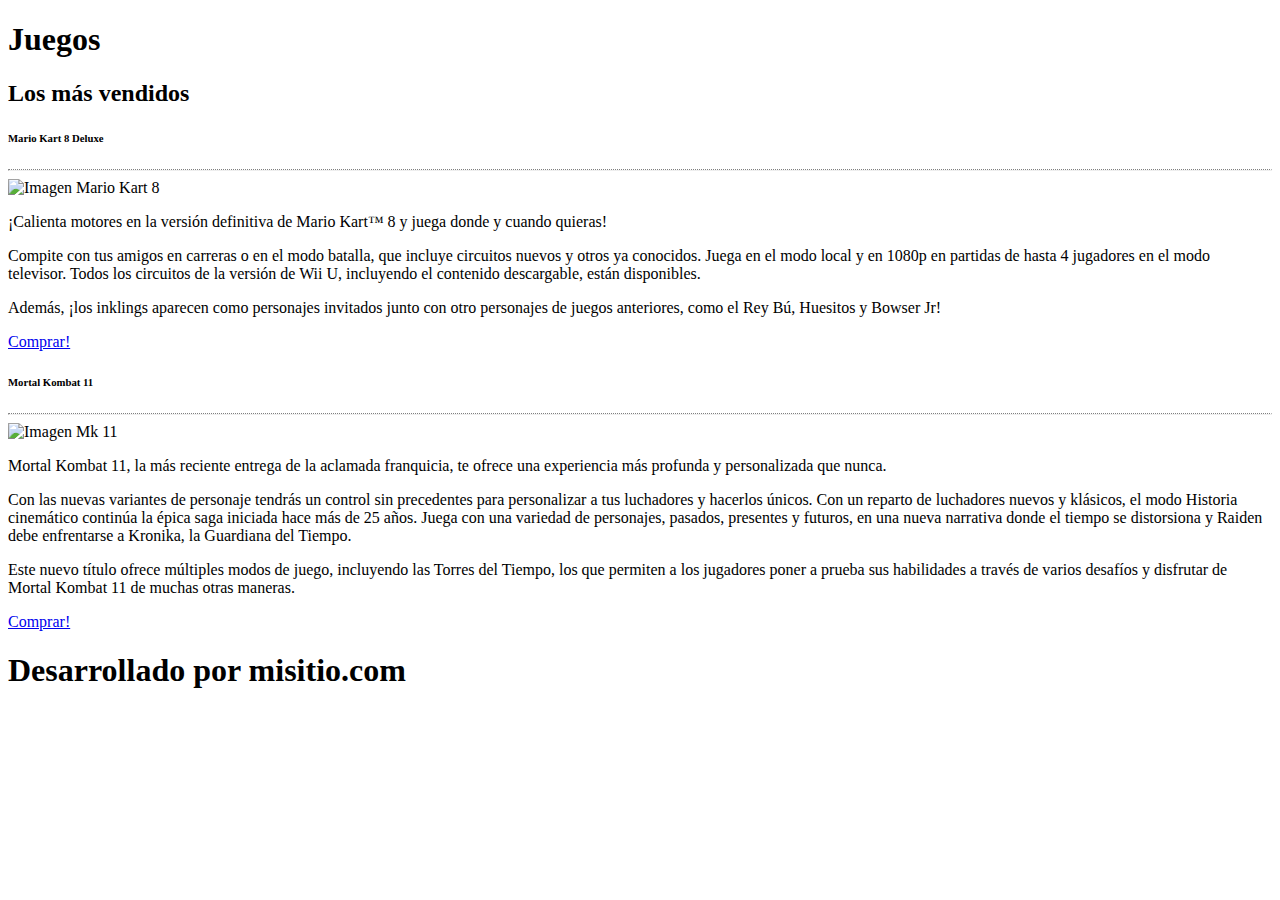
==== index.html @ 444bbef4 "Primer commit, agrego index.html" ====
<!DOCTYPE html>
<html lang="es-ar">
<head>
    <meta charset="UTF-8">
    <meta name="viewport" content="width=device-width, initial-scale=1.0 , minimum/scale=1.0">
    <meta name="author" content="Juegos">
    <meta name="copyright" content="Juegos - Todos los derechos reservados">
    <meta name="description" content="Somos una pagina de venta de videojuegos online.">
    <meta name="keywords" content="Juegos, Mario Kart, Mortal Kombat">
    <meta http-equiv="X-UA-Compatible" content="IE=edge">
    <meta name="viewport" content="width=device-width, initial-scale=1.0">

    <link rel="stylesheet" href="styles/reset.css" />
    <link rel="stylesheet" href="styles/normalize.css" />
    <link rel="stylesheet" href="styles/styles.css" />

    <title>Juegos</title>
  </head>
  <body>
    <header class="Header">
      <section>
        <article>
          <h1>Juegos</h1>
        </article>
      </section>
    </header>
    <main class="Main">
      <section class="mas-vendidos">
        <h2>Los más vendidos</h2>
        <article class="mv-1">
          <h6>Mario Kart 8 Deluxe</h6>
          <hr style="border-top: dotted 1px" />
          <img
            src="img/mario-kart-8-deluxe.jpg"
            alt="Imagen Mario Kart 8"
            class="img-dest"
          />
          <p>
            ¡Calienta motores en la versión definitiva de Mario Kart™ 8 y juega
            donde y cuando quieras!
          </p>
          <p>
            Compite con tus amigos en carreras o en el modo batalla, que incluye
            circuitos nuevos y otros ya conocidos. Juega en el modo local y en
            1080p en partidas de hasta 4 jugadores en el modo televisor. Todos
            los circuitos de la versión de Wii U, incluyendo el contenido
            descargable, están disponibles.
          </p>
          <p>
            Además, ¡los inklings aparecen como personajes invitados junto con
            otro personajes de juegos anteriores, como el Rey Bú, Huesitos y
            Bowser Jr!
          </p>
          <a href="pages/mariok.html " style="--clr: #ff1867"
            ><span>Comprar!</span><i></i>
          </a>
        </article>
        <article class="mv-2">
          <h6>Mortal Kombat 11</h6>
          <hr style="border-top: dotted 1px" />
          <img
            src="img/mortal-kombat-11.jpg"
            alt="Imagen Mk 11"
            class="img-dest"
          />
          <p>
            Mortal Kombat 11, la más reciente entrega de la aclamada franquicia,
            te ofrece una experiencia más profunda y personalizada que nunca.
          </p>
          <p>
            Con las nuevas variantes de personaje tendrás un control sin
            precedentes para personalizar a tus luchadores y hacerlos únicos.
            Con un reparto de luchadores nuevos y klásicos, el modo Historia
            cinemático continúa la épica saga iniciada hace más de 25 años.
            Juega con una variedad de personajes, pasados, presentes y futuros,
            en una nueva narrativa donde el tiempo se distorsiona y Raiden debe
            enfrentarse a Kronika, la Guardiana del Tiempo.
          </p>
          <p>
            Este nuevo título ofrece múltiples modos de juego, incluyendo las
            Torres del Tiempo, los que permiten a los jugadores poner a prueba
            sus habilidades a través de varios desafíos y disfrutar de Mortal
            Kombat 11 de muchas otras maneras.
          </p>
          <a href="pages/mk11.html" style="--clr: #ff1867"
            ><span>Comprar!</span><i></i>
          </a>
        </article>
      </section>
    </main>
    <footer class="Footer">
      <h1>Desarrollado por misitio.com</h1>
    </footer>
  </body>
</html>
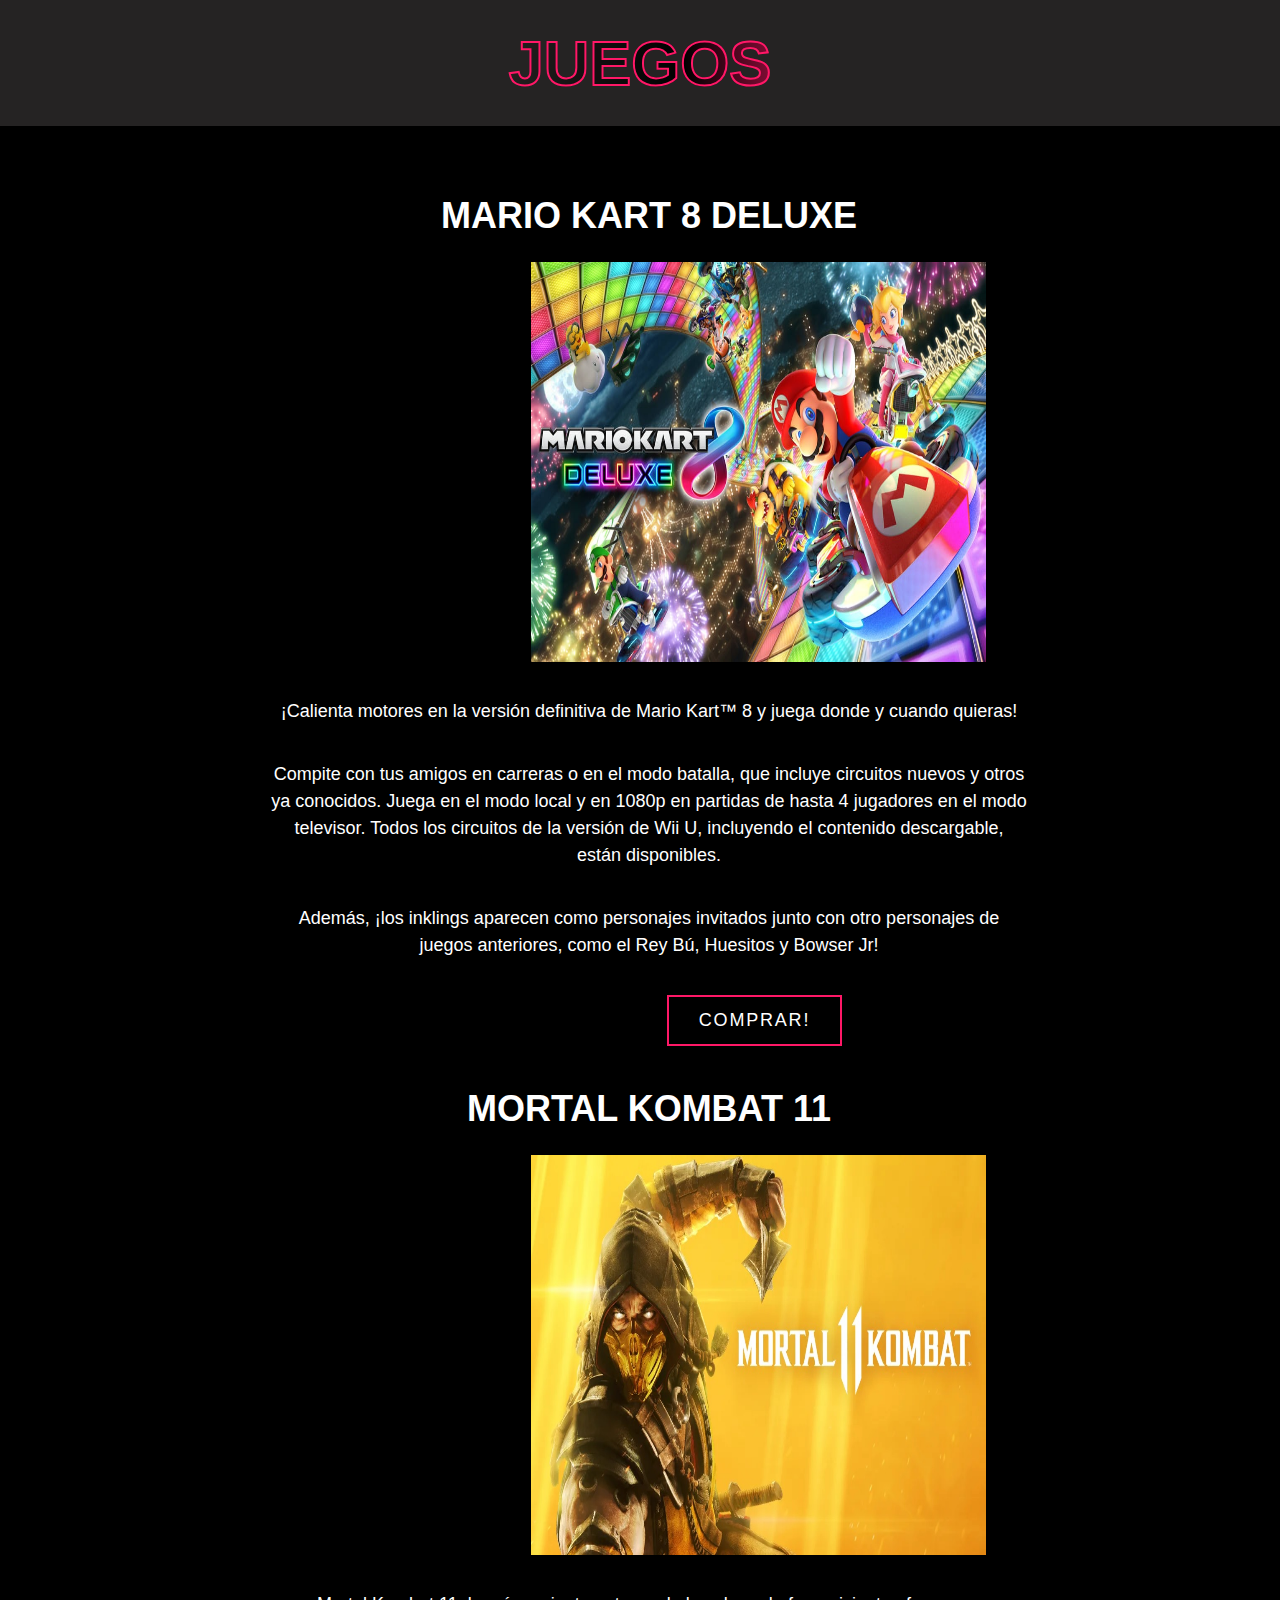
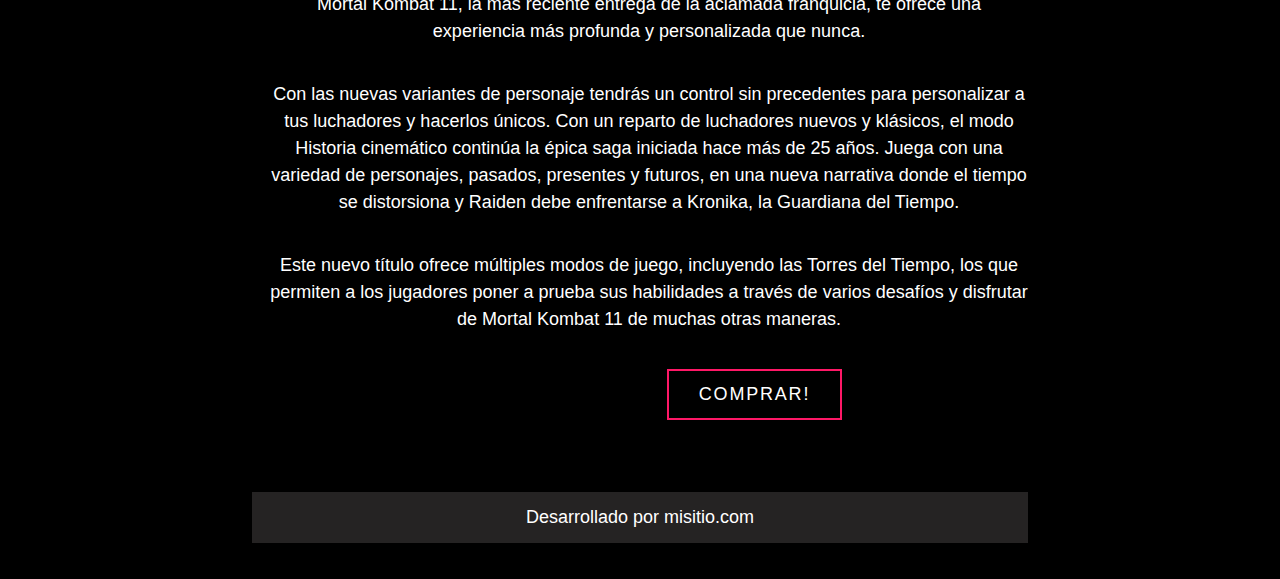
==== commit 36647d20: "Tarea terminada" ====
--- a/index.html
+++ b/index.html
@@ -12,7 +12,7 @@
 
     <link rel="stylesheet" href="styles/reset.css" />
     <link rel="stylesheet" href="styles/normalize.css" />
-    <link rel="stylesheet" href="styles/styles.css" />
+    <link rel="stylesheet" href="styles/styles-2.css" />
 
     <title>Juegos</title>
   </head>
--- a/styles/styles-2.css
+++ b/styles/styles-2.css
@@ -0,0 +1,189 @@
+@charset 'UTF-8';
+
+html {
+  font-size: 18px;
+  font-family: Arial, Helvetica, sans-serif;
+
+  line-height: 1.5;
+
+  background-color: black;
+}
+
+header {
+  display: flex;
+  align-items: center;
+  justify-content: center;
+
+  font-weight: 600;
+
+  background-color: rgba(54, 51, 51, 0.685);
+  height: 7rem;
+}
+
+header h1 {
+  text-transform: uppercase;
+  font-size: 3.5rem;
+  cursor: pointer;
+  transition: 0.1s linear;
+  color: transparent;
+  -webkit-text-stroke: 2px #ff1867;
+  background-image: linear-gradient(
+    to left,
+    #ff1867,
+    #ff1867,
+    black,
+    rgb(35, 31, 31)
+  );
+  background-size: 200%;
+  -webkit-background-clip: text;
+  animation: move 10s linear infinite;
+}
+
+@keyframes move {
+  100% {
+    background-position: 2000px 0;
+  }
+}
+
+header h1:hover {
+  color: #ff1867;
+  text-shadow: 0 0 10px #ff1867, 0 0 20px #ff1867, 0 0 40px #ff1867,
+    0 0 80px #ff1867, 0 0 160px #ff1867, 0 0 320px #ff1867;
+}
+
+header.Header h6 {
+  color: white;
+  font-size: 1.5rem;
+  }
+
+main.Main {
+  display: flex;
+  margin: 2rem 14rem 2rem 14rem;
+  padding-left: 1rem;
+  border-radius: 0.5%;
+}
+
+main.Main section.mas-vendidos img.img-dest {
+  display: flex;
+  margin-left: 14.5rem;
+  margin-top: 1rem;
+  width: 60%;
+  height: 400px;
+}
+
+main.Main section.mas-vendidos h6 {
+  text-align: center;
+  font-size: 2rem;
+  color: white;
+  text-transform: uppercase;
+  font-weight: 600;
+}
+
+main.Main section.mas-vendidos p {
+  color: white;
+  text-align: center;
+
+  margin-top: 2rem;
+}
+
+a {
+  display: inline-block;
+  position: relative;
+
+  text-decoration: none;
+  text-transform: uppercase;
+  font-size: 1rem;
+  letter-spacing: 0.1rem;
+  font-weight: 400;
+  color: #ffff;
+
+
+  background: black;
+  border: 2px solid #ff1867;
+
+  margin-top: 2rem;
+  margin-bottom: 2rem;
+  margin-left: 31vw;
+  padding: 10px 30px;
+
+  transition: 0.5s;
+}
+
+a:hover {
+  background: var(--clr);
+  letter-spacing: 0.5rem;
+  box-shadow: 0 0 35px var(--clr);
+}
+
+a:before {
+  content: "";
+  position: absolute;
+  inset: 2px;
+  background: black;
+}
+
+a span {
+  position: relative;
+  z-index: 1;
+}
+
+a i {
+  position: absolute;
+  inset: 0;
+  display: block;
+}
+
+a i::before {
+  content: "";
+  position: absolute;
+
+  top: 0;
+  left: 80%;
+
+  width: 10px;
+  height: 4px;
+
+  background: black;
+
+  transform: translateX(-50%) skewX(325deg);
+  transition: 0.5s;
+}
+
+a:hover i::before {
+  width: 20px;
+  left: 20%;
+}
+
+a i::after {
+  content: "";
+  position: absolute;
+
+  bottom: 0;
+  left: 20%;
+
+  width: 10px;
+  height: 4px;
+
+  background: black;
+
+  transform: translateX(-50%) skewX(325deg);
+  transition: 0.5s;
+}
+
+a:hover i::after {
+  width: 20px;
+  left: 80%;
+}
+
+footer.Footer {
+  display: flex;
+  justify-content: center;
+  align-items: center;
+  margin: 2rem 14rem 2rem 14rem;
+  background-color: rgba(54, 51, 51, 0.685);
+}
+
+footer.Footer h1 {
+  color: white;
+  font-size: 1rem;
+}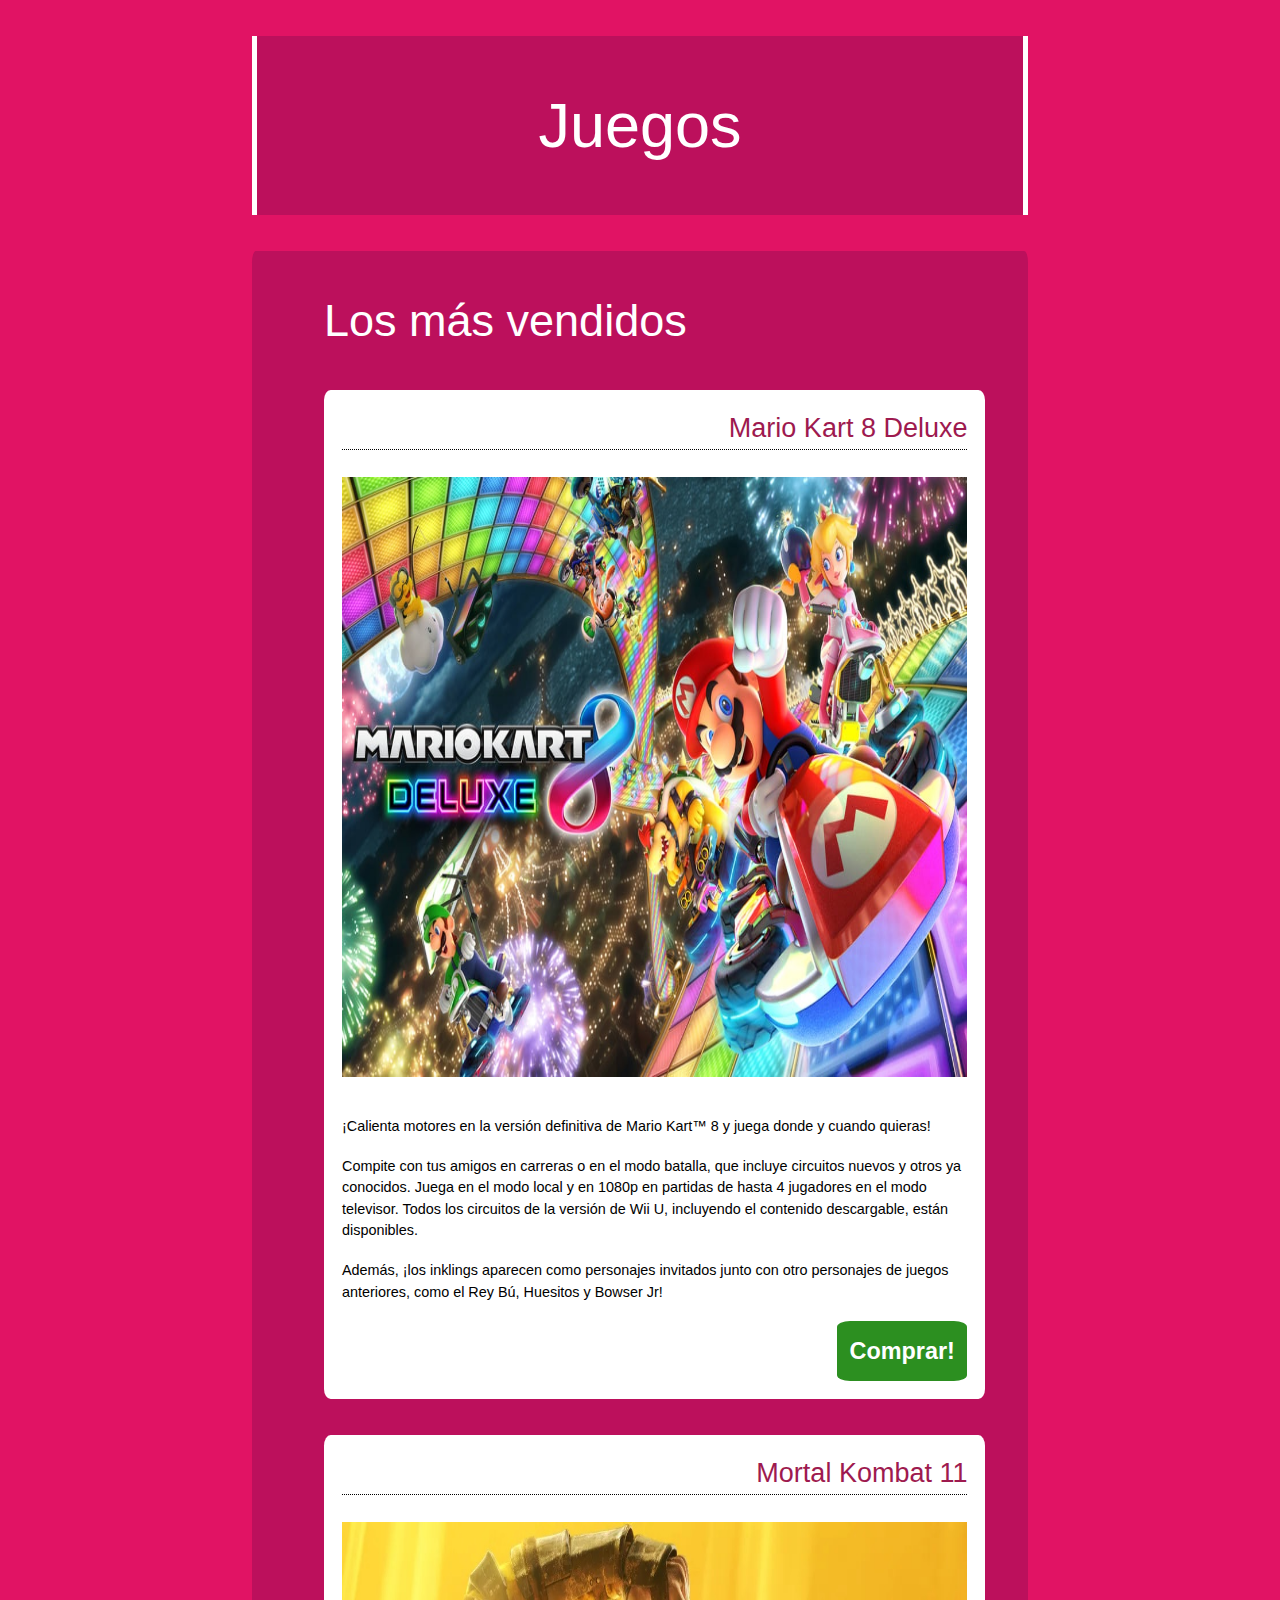
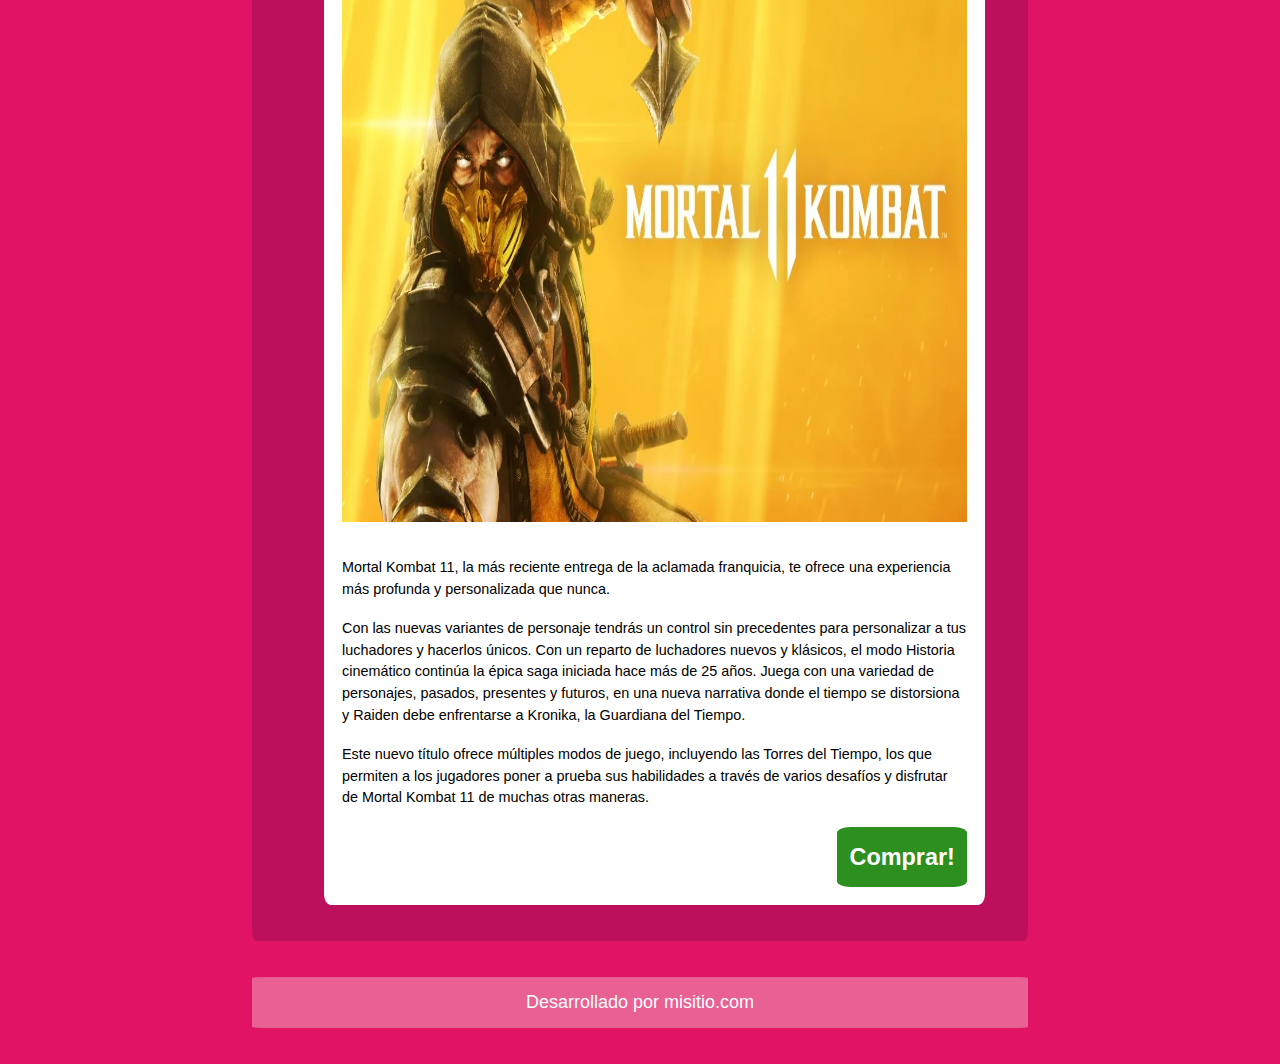
==== commit 716f7bc0: "Ultimos cambios" ====
--- a/index.html
+++ b/index.html
@@ -12,7 +12,7 @@
 
     <link rel="stylesheet" href="styles/reset.css" />
     <link rel="stylesheet" href="styles/normalize.css" />
-    <link rel="stylesheet" href="styles/styles-2.css" />
+    <link rel="stylesheet" href="styles/styles.css" />
 
     <title>Juegos</title>
   </head>
--- a/styles/styles.css
+++ b/styles/styles.css
@@ -0,0 +1,97 @@
+@charset 'UTF-8';
+
+html {
+    font-size: 18px;
+    font-family: Arial, Helvetica, sans-serif;
+    line-height: 1.5;
+    background-color: #E11364;
+}
+
+* {
+    padding: 0;
+    margin: 0;
+}
+
+header.Header {
+    display: flex;
+    justify-content: center;
+    align-items: center;
+    margin: 2rem 14rem 2rem 14rem;
+    background-color: #BC105C;
+    border-right: 5px solid white;
+    border-left: 5px solid white;
+}
+
+header.Header h1 {
+    font-size: 3.5rem;
+    color: white;
+}
+
+main.Main {
+    display: flex;
+    margin: 2rem 14rem 2rem 14rem;
+    padding-left: 1rem;
+    background-color: #BC105C;
+    border-radius: 0.5%;
+}
+
+main.Main section.mas-vendidos h2 {
+    font-size: 2.5rem;
+    margin: 2rem 0 2rem 3rem;
+    color: white;
+}
+
+main.Main article.mv-1, 
+article.mv-2 {
+    background-color: white;
+    margin: 2rem 3rem;
+    padding: 1rem;
+    border-radius: 1%;
+}
+
+main.Main section.mas-vendidos h6 {
+    font-size: 1.5rem;
+    color: #9E1A4F;
+    text-align: right;
+}
+
+main.Main section.mas-vendidos img.img-dest {
+    width: 100%;
+    height: 600px;
+    margin: 1.5rem 0 1.5rem 0;
+}
+
+main.Main section.mas-vendidos p {
+    display: inline-block;
+    margin-bottom: 1rem;
+    font-size: 0.8rem;
+}
+
+main.Main section.mas-vendidos a {
+    display: inline-flex;
+
+    color: white;
+    font-size: 1.3rem;
+    font-weight: 600;
+    background-color: #2C8F20;
+
+    margin-left: 55vh;
+    margin-bottom: 0rem;
+    padding: 0.7rem;
+    border-radius: 10%;
+}
+
+footer.Footer {
+    display: flex;
+    justify-content: center;
+    align-items: center;
+    margin: 2rem 14rem 2rem 14rem;
+    background-color: #E96093;
+    border-radius: 2%;
+}
+
+footer.Footer h1 {
+    color: white;
+    font-size: 1rem;
+}
+
